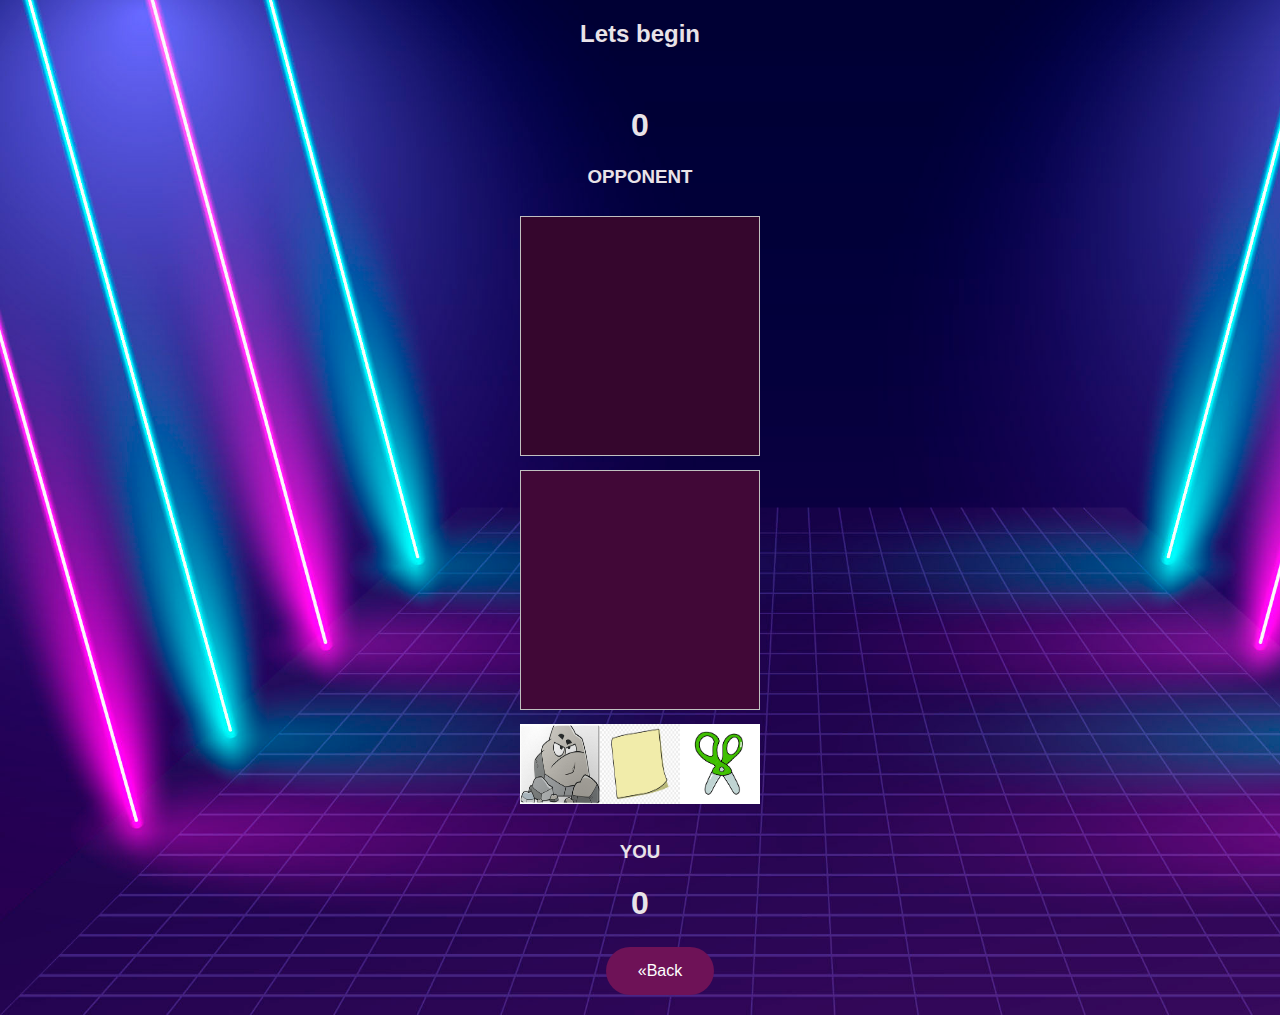
==== start.html @ 04820468 "Add files via upload" ====
<!DOCTYPE html>
<html>
    <head>
        <meta charset="UTF-8">
        <meta name="viewport" content="width=device-width, initial-scale=1.0">
        <title>Rock Paper Scissors</title>
        <link rel="stylesheet" href="style.css">
        <script src="script.js"></script>
    </head>
<style>
    body{
    background-image: url("B.jpg");
    background-repeat: no-repeat;
    background-size: cover;
    height: 100%;
}
h1 {
  color: rgb(233, 227, 232);
}
h2 {
  color: rgb(233, 227, 232);
}
h3 {
  color: rgb(233, 227, 232);
}
</style>
<style>
  .button {
    background-color: #6e1257;
    border: none;
    color: white;
    padding: 15px 32px;
    text-align: center;
    text-decoration: none;
    display: inline-block;
    font-size: 16px;
    margin: 4px 2px;
    cursor: pointer;
    border-radius: 25px ;
    }
    .button:hover {background-colour: #441037}
    .button:active{
      background-colour: #551b47;
      box-shadow: 0 5px rgb(61, 22, 22);
      transform: translateY(4px);
    }

  </style>
    <body>
        <center><h2><b>Lets begin</b></h2></center><br>
        <h1 id="opponent-score">0</h1>
        <center><h3><b>OPPONENT</b></h3></center>
        <img id="opponent-choice">
        <br>
        <img id="your-choice">
        <div id="choices"></div><br>
        <center><h3 ><b>YOU</b></h3></center>
        <h1 id="your-score">0</h1>
        <center>
          <ul id="Elements">
          <a href="index.html" class="button">&laquo;Back</a></br>
      </ul>
    </center>
    </body>
</html>
---- style.css ----
body{
    font-family: Arial, Helvetica, sans-serif;
    text-align: center;
}

#opponent-choice{
    width: 240px;
    height:240px;
    background-color:rgb(53, 6, 45);;
    margin-top: 10px;
}

#your-choice{
    width: 240px;
    height: 240px;
    background-color:rgb(65, 8, 55);;
    margin-top: 10px;
}

#choices{
    width: 240px;
    height: 80px;
    background-color:white;
    margin: 0 auto;
    margin-top: 10px;
}

#choices img{
    width: 80px;
    height: 80px;

}
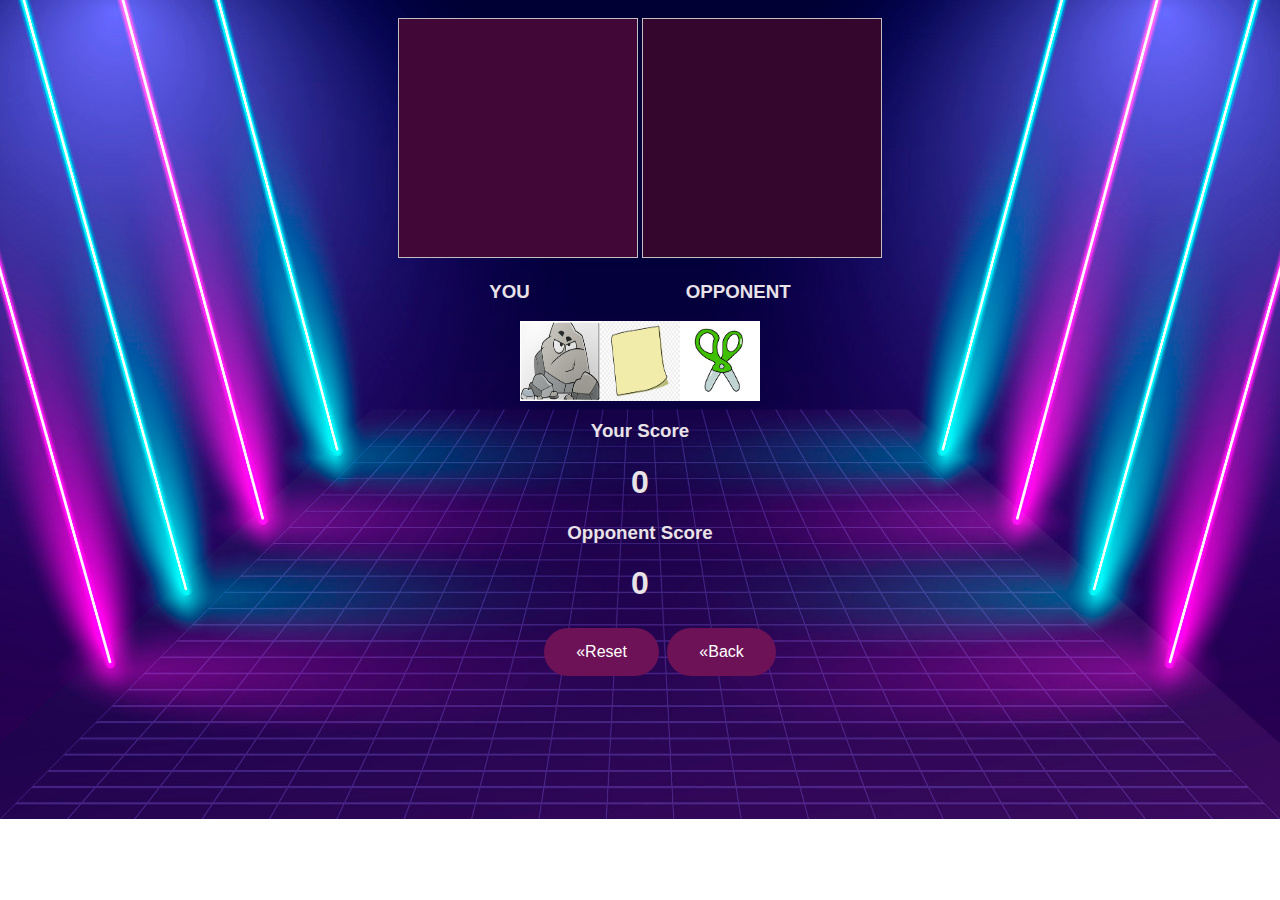
==== commit 98c6f2de: "Update start.html" ====
--- a/start.html
+++ b/start.html
@@ -47,19 +47,19 @@
 
   </style>
     <body>
-        <center><h2><b>Lets begin</b></h2></center><br>
-        <h1 id="opponent-score">0</h1>
-        <center><h3><b>OPPONENT</b></h3></center>
+        <img id="your-choice">
         <img id="opponent-choice">
-        <br>
-        <img id="your-choice">
-        <div id="choices"></div><br>
-        <center><h3 ><b>YOU</b></h3></center>
-        <h1 id="your-score">0</h1>
+       <p><h3><b>YOU&nbsp;&nbsp;&nbsp;&nbsp;&nbsp;&nbsp;&nbsp;&nbsp;&nbsp;&nbsp;&nbsp;
+          &nbsp;&nbsp;&nbsp;&nbsp;&nbsp;&nbsp;&nbsp;&nbsp;&nbsp;&nbsp;&nbsp;&nbsp;&nbsp;&nbsp;
+          &nbsp;&nbsp;&nbsp;OPPONENT</b></h3></p>
+ <div id="choices"></div>
+ <p><h3>Your Score</h3><h1 id="your-score">0</h1></p>
+  <P><h3>Opponent Score</h3></P><h1 id="opponent-score">0</h1>
         <center>
           <ul id="Elements">
+            <a href="start.html" class="button">&laquo;Reset</a>
           <a href="index.html" class="button">&laquo;Back</a></br>
       </ul>
     </center>
     </body>
-</html>+</html>
